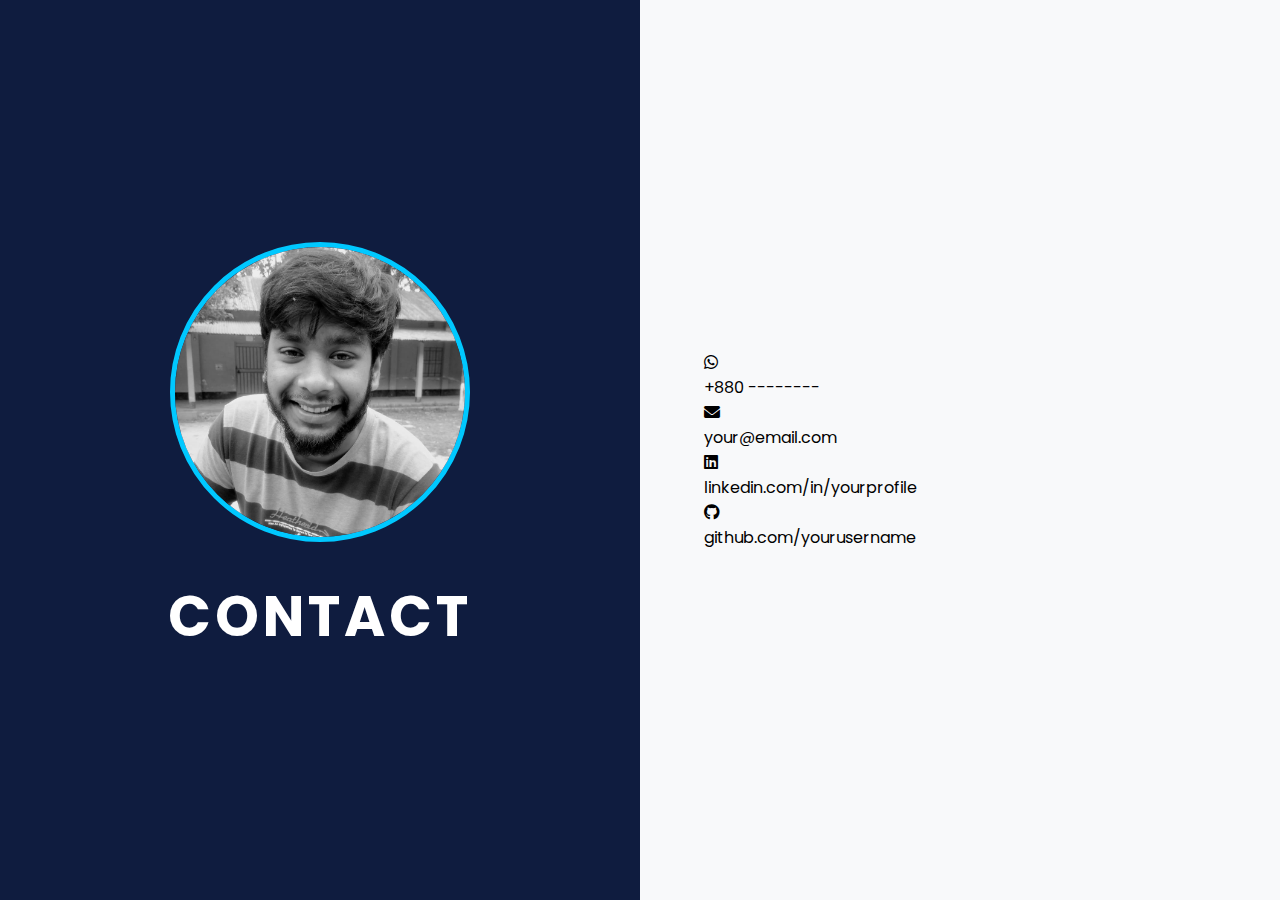
==== contact.html @ 3b9afd3a "Create contact.html" ====
<!DOCTYPE html>
<html lang="en">
<head>
    <meta charset="UTF-8">
    <meta name="viewport" content="width=device-width, initial-scale=1.0">
    <title>Shamim - Contact</title>
    <link href="https://fonts.googleapis.com/css2?family=Poppins:wght@300;400;600;700&display=swap" rel="stylesheet">
    <link rel="stylesheet" href="https://cdnjs.cloudflare.com/ajax/libs/font-awesome/6.0.0/css/all.min.css">
    <link rel="stylesheet" href="style.css">
</head>
<body>
    <div class="container">
        <div class="profile-section">
            <img src="images/profile.jpg" alt="Shahidullah Kaisar" class="profile-img">
            <h1 class="hello-text">Contact</h1>
        </div>

        <div class="content-section">
            <div class="contact-methods">
                <div class="contact-card">
                    <i class="fab fa-whatsapp"></i>
                    <p>+880 --------</p>
                </div>
                <div class="contact-card">
                    <i class="fas fa-envelope"></i>
                    <p>your@email.com</p>
                </div>
                <div class="contact-card">
                    <i class="fab fa-linkedin"></i>
                    <p>linkedin.com/in/yourprofile</p>
                </div>
                <div class="contact-card">
                    <i class="fab fa-github"></i>
                    <p>github.com/yourusername</p>
                </div>
            </div>
        </div>
    </div>
</body>
</html>
---- style.css ----
:root {
    --primary-blue: #2A7FFF;
    --dark-blue: #0F1C3F;
    --accent: #00C8FF;
    --text-dark: #2d3436;
    --text-light: #ffffff;
}

* {
    margin: 0;
    padding: 0;
    box-sizing: border-box;
    font-family: 'Poppins', sans-serif;
}

body {
    background: #f8f9fa;
}

.container {
    display: grid;
    grid-template-columns: 1fr 1fr;
    min-height: 100vh;
}

.profile-section {
    background: var(--dark-blue);
    display: flex;
    flex-direction: column;
    align-items: center;
    justify-content: center;
    padding: 2rem;
}

.profile-img {
    width: 300px;
    height: 300px;
    border-radius: 50%;
    border: 5px solid var(--accent);
    margin-bottom: 2rem;
}

.hello-text {
    color: var(--text-light);
    font-size: 3.5rem;
    text-transform: uppercase;
    letter-spacing: 4px;
}

.content-section {
    display: flex;
    flex-direction: column;
    justify-content: center;
    padding: 4rem;
}

.about-section {
    margin-bottom: 4rem;
}

.about-section h2 {
    color: var(--dark-blue);
    font-size: 2.5rem;
    margin-bottom: 1.5rem;
}

.about-section p {
    color: var(--text-dark);
    font-size: 1.1rem;
    line-height: 1.8;
}

.nav-circles {
    display: grid;
    grid-template-columns: repeat(2, 1fr);
    gap: 2rem;
}

.nav-item {
    display: flex;
    flex-direction: column;
    align-items: center;
    justify-content: center;
    width: 200px;
    height: 200px;
    border-radius: 50%;
    text-decoration: none;
    transition: transform 0.3s ease;
}

.nav-item:hover {
    transform: scale(1.1);
}

.nav-item i {
    font-size: 3rem;
    margin-bottom: 1rem;
}

.nav-item span {
    font-size: 1.2rem;
    font-weight: 600;
}

.resume { background: #FF6B6B; color: white; }
.projects { background: #4ECDC4; color: white; }
.skills { background: #45B7D1; color: white; }
.contact { background: #7C4DFF; color: white; }

@media (max-width: 768px) {
    .container {
        grid-template-columns: 1fr;
    }
    
    .profile-section {
        padding: 4rem 1rem;
    }
    
    .profile-img {
        width: 200px;
        height: 200px;
    }
}
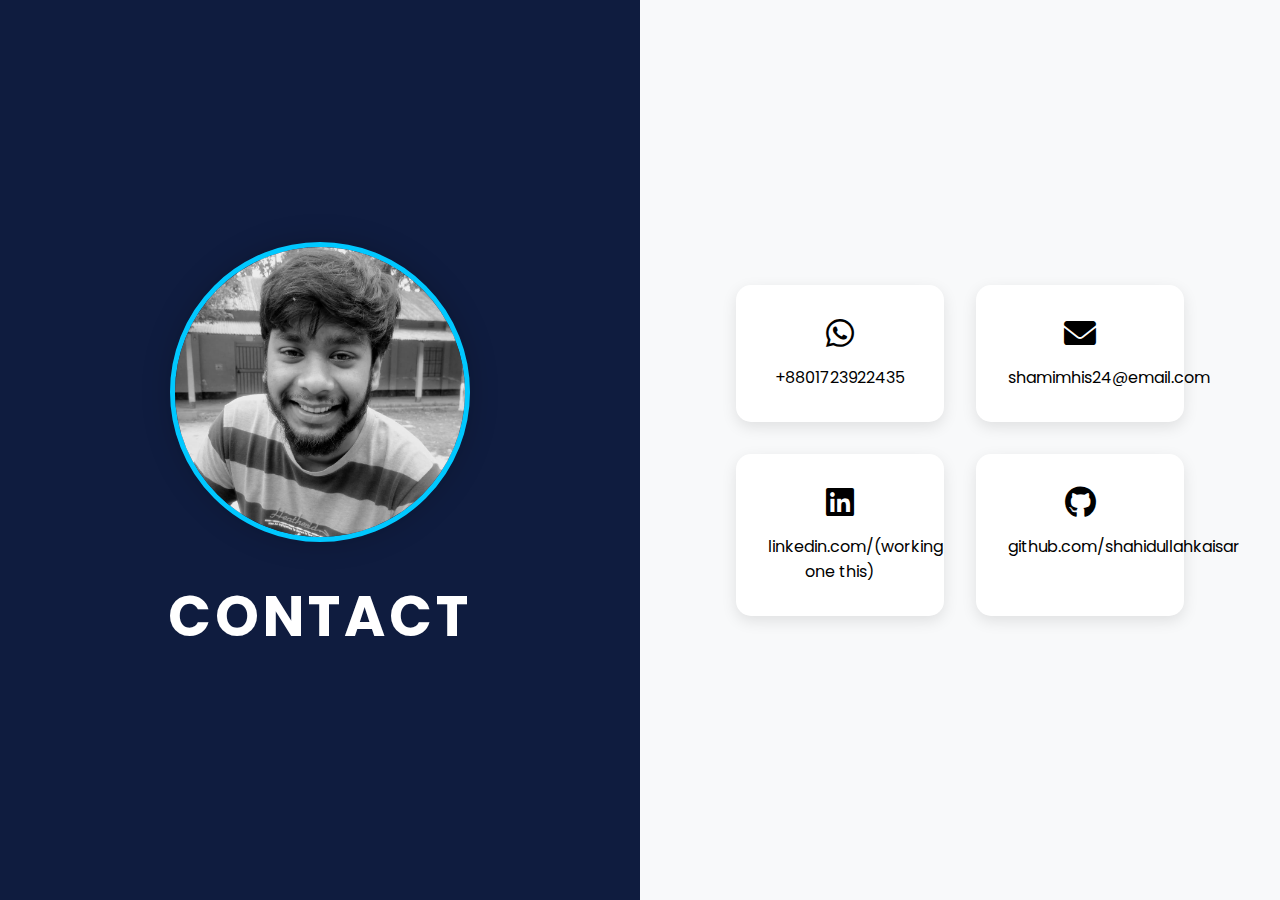
==== commit 9810b860: "Update contact.html" ====
--- a/contact.html
+++ b/contact.html
@@ -19,19 +19,19 @@
             <div class="contact-methods">
                 <div class="contact-card">
                     <i class="fab fa-whatsapp"></i>
-                    <p>+880 --------</p>
+                    <p>+8801723922435</p>
                 </div>
                 <div class="contact-card">
                     <i class="fas fa-envelope"></i>
-                    <p>your@email.com</p>
+                    <p>shamimhis24@email.com</p>
                 </div>
                 <div class="contact-card">
                     <i class="fab fa-linkedin"></i>
-                    <p>linkedin.com/in/yourprofile</p>
+                    <p>linkedin.com/(working one this)</p>
                 </div>
                 <div class="contact-card">
                     <i class="fab fa-github"></i>
-                    <p>github.com/yourusername</p>
+                    <p>github.com/shahidullahkaisar</p>
                 </div>
             </div>
         </div>
--- a/style.css
+++ b/style.css
@@ -4,6 +4,7 @@
     --accent: #00C8FF;
     --text-dark: #2d3436;
     --text-light: #ffffff;
+    --quantum-purple: #7C4DFF;
 }
 
 * {
@@ -23,6 +24,7 @@
     min-height: 100vh;
 }
 
+/* Profile Section Styles */
 .profile-section {
     background: var(--dark-blue);
     display: flex;
@@ -38,6 +40,7 @@
     border-radius: 50%;
     border: 5px solid var(--accent);
     margin-bottom: 2rem;
+    box-shadow: 0 0 30px rgba(0,0,0,0.2);
 }
 
 .hello-text {
@@ -47,6 +50,7 @@
     letter-spacing: 4px;
 }
 
+/* Content Section Styles */
 .content-section {
     display: flex;
     flex-direction: column;
@@ -68,8 +72,10 @@
     color: var(--text-dark);
     font-size: 1.1rem;
     line-height: 1.8;
-}
-
+    max-width: 600px;
+}
+
+/* Navigation Circles */
 .nav-circles {
     display: grid;
     grid-template-columns: repeat(2, 1fr);
@@ -85,11 +91,13 @@
     height: 200px;
     border-radius: 50%;
     text-decoration: none;
-    transition: transform 0.3s ease;
+    transition: all 0.3s ease;
+    box-shadow: 0 5px 15px rgba(0,0,0,0.1);
 }
 
 .nav-item:hover {
     transform: scale(1.1);
+    box-shadow: 0 10px 25px rgba(0,0,0,0.2);
 }
 
 .nav-item i {
@@ -102,11 +110,97 @@
     font-weight: 600;
 }
 
+/* Color Variations for Navigation Items */
 .resume { background: #FF6B6B; color: white; }
 .projects { background: #4ECDC4; color: white; }
 .skills { background: #45B7D1; color: white; }
-.contact { background: #7C4DFF; color: white; }
-
+.contact { background: var(--quantum-purple); color: white; }
+
+/* Projects Page Styles */
+.projects-container {
+    padding: 2rem;
+}
+
+.project-card {
+    background: white;
+    border-radius: 15px;
+    padding: 2rem;
+    margin-bottom: 2rem;
+    box-shadow: 0 5px 15px rgba(0,0,0,0.1);
+    transition: transform 0.3s ease;
+}
+
+.project-card:hover {
+    transform: translateY(-5px);
+}
+
+.project-tags span {
+    display: inline-block;
+    background: var(--accent);
+    color: white;
+    padding: 0.3rem 1rem;
+    border-radius: 20px;
+    margin-right: 0.5rem;
+    font-size: 0.9rem;
+}
+
+/* Skills Page Styles */
+.skills-grid {
+    display: grid;
+    grid-template-columns: repeat(auto-fit, minmax(150px, 1fr));
+    gap: 2rem;
+    padding: 2rem;
+}
+
+.skill-item {
+    text-align: center;
+    padding: 2rem;
+    background: white;
+    border-radius: 15px;
+    transition: all 0.3s ease;
+    box-shadow: 0 5px 15px rgba(0,0,0,0.1);
+}
+
+.skill-item:hover {
+    transform: translateY(-5px);
+    background: var(--primary-blue);
+    color: white;
+}
+
+.skill-item i {
+    font-size: 2.5rem;
+    margin-bottom: 1rem;
+}
+
+/* Contact Page Styles */
+.contact-methods {
+    display: grid;
+    grid-template-columns: repeat(auto-fit, minmax(200px, 1fr));
+    gap: 2rem;
+    padding: 2rem;
+}
+
+.contact-card {
+    background: white;
+    padding: 2rem;
+    border-radius: 15px;
+    text-align: center;
+    transition: all 0.3s ease;
+    box-shadow: 0 5px 15px rgba(0,0,0,0.1);
+}
+
+.contact-card:hover {
+    transform: translateY(-5px);
+    background: var(--quantum-purple);
+    color: white;
+}
+
+.contact-card i {
+    font-size: 2rem;
+    margin-bottom: 1rem;
+}
+
+/* Responsive Design */
 @media (max-width: 768px) {
     .container {
         grid-template-columns: 1fr;
@@ -120,4 +214,28 @@
         width: 200px;
         height: 200px;
     }
-}
+    
+    .content-section {
+        padding: 2rem;
+    }
+    
+    .nav-circles {
+        grid-template-columns: 1fr;
+        justify-items: center;
+    }
+    
+    .nav-item {
+        width: 150px;
+        height: 150px;
+    }
+}
+
+@media (max-width: 480px) {
+    .hello-text {
+        font-size: 2.5rem;
+    }
+    
+    .about-section h2 {
+        font-size: 2rem;
+    }
+}
